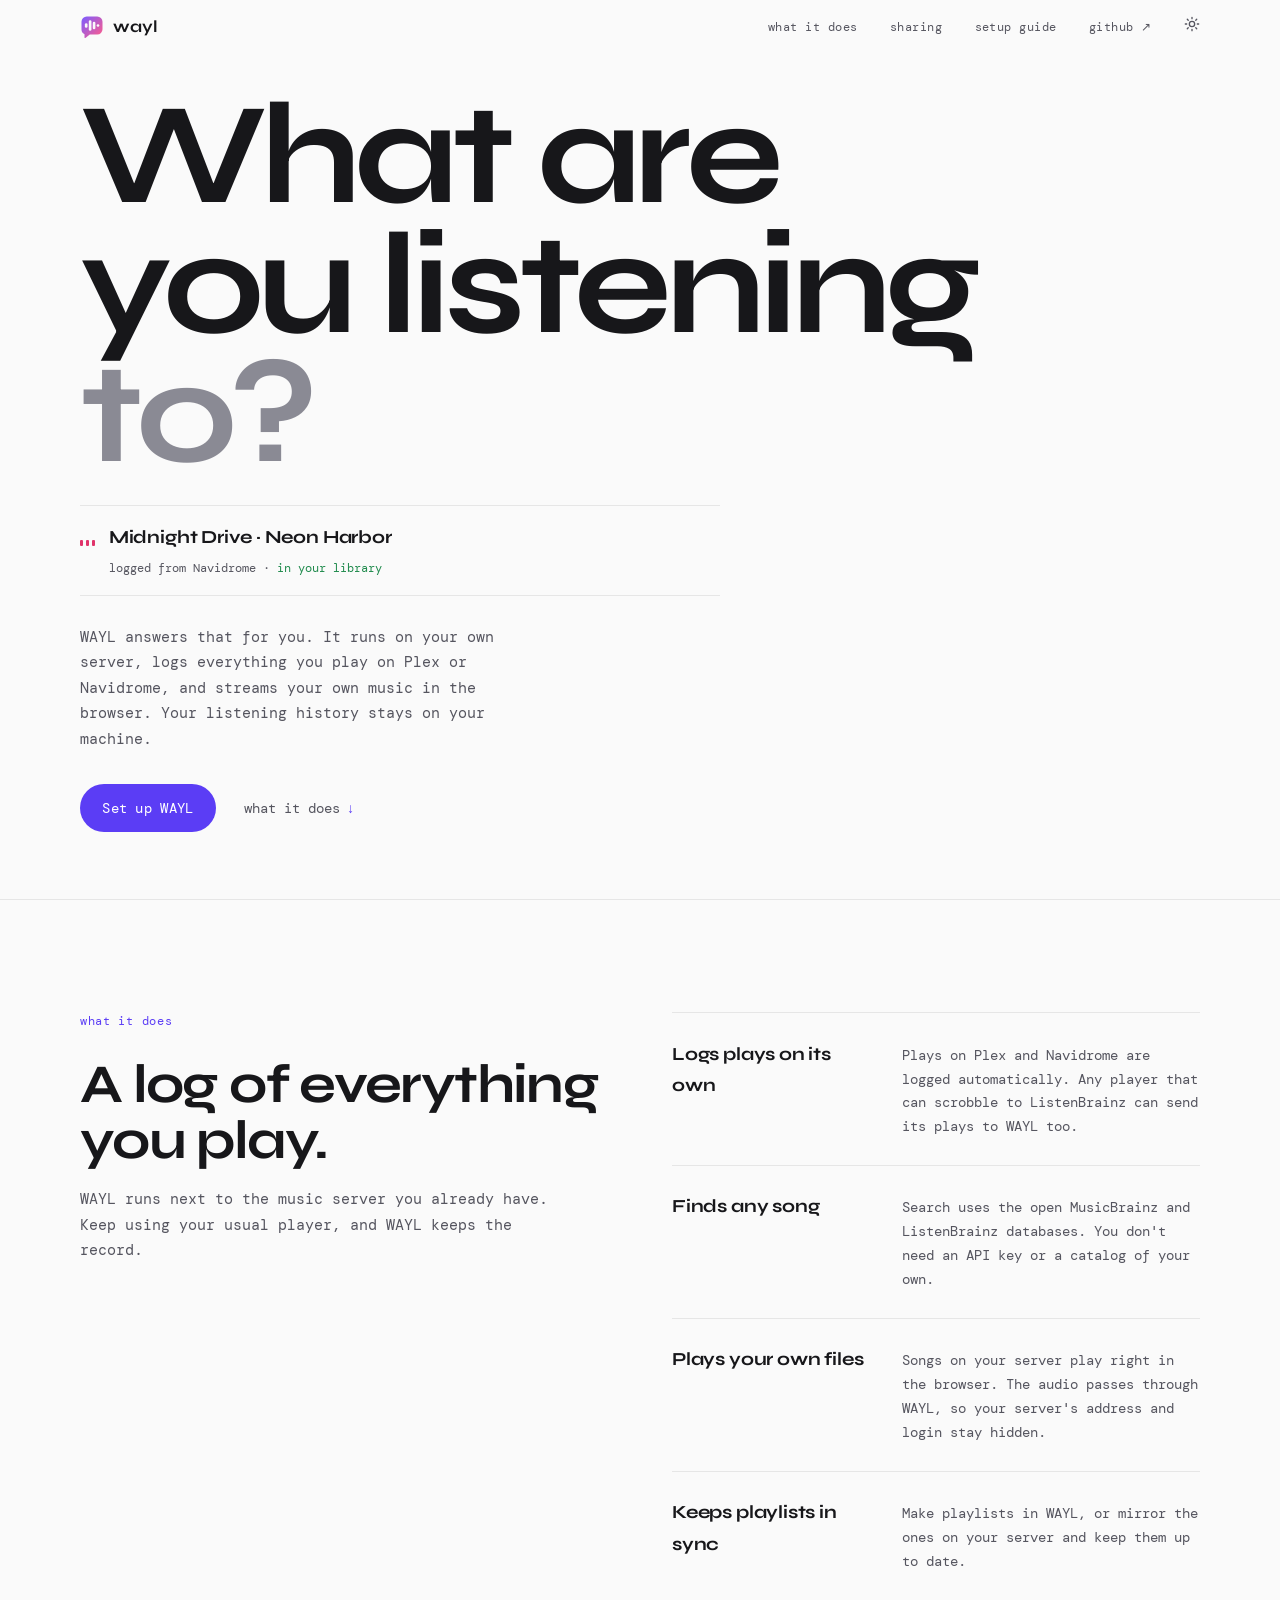
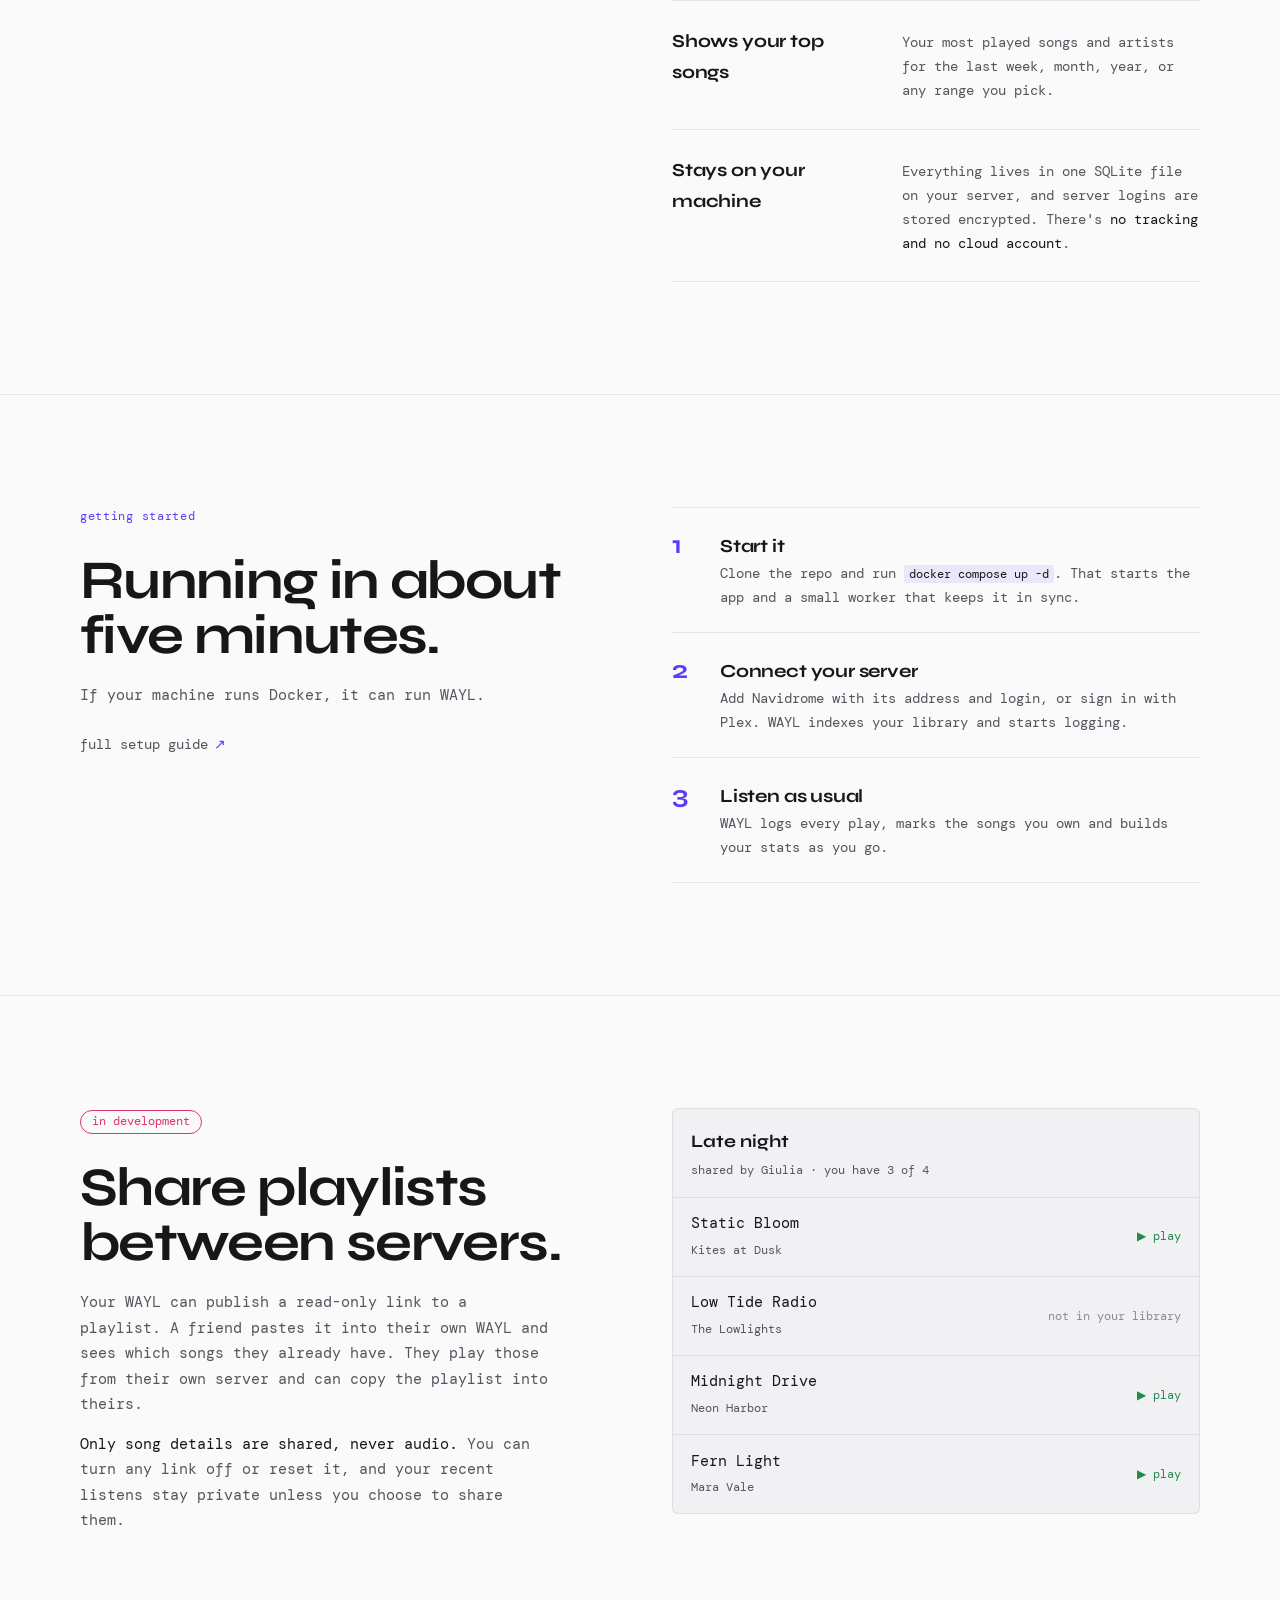
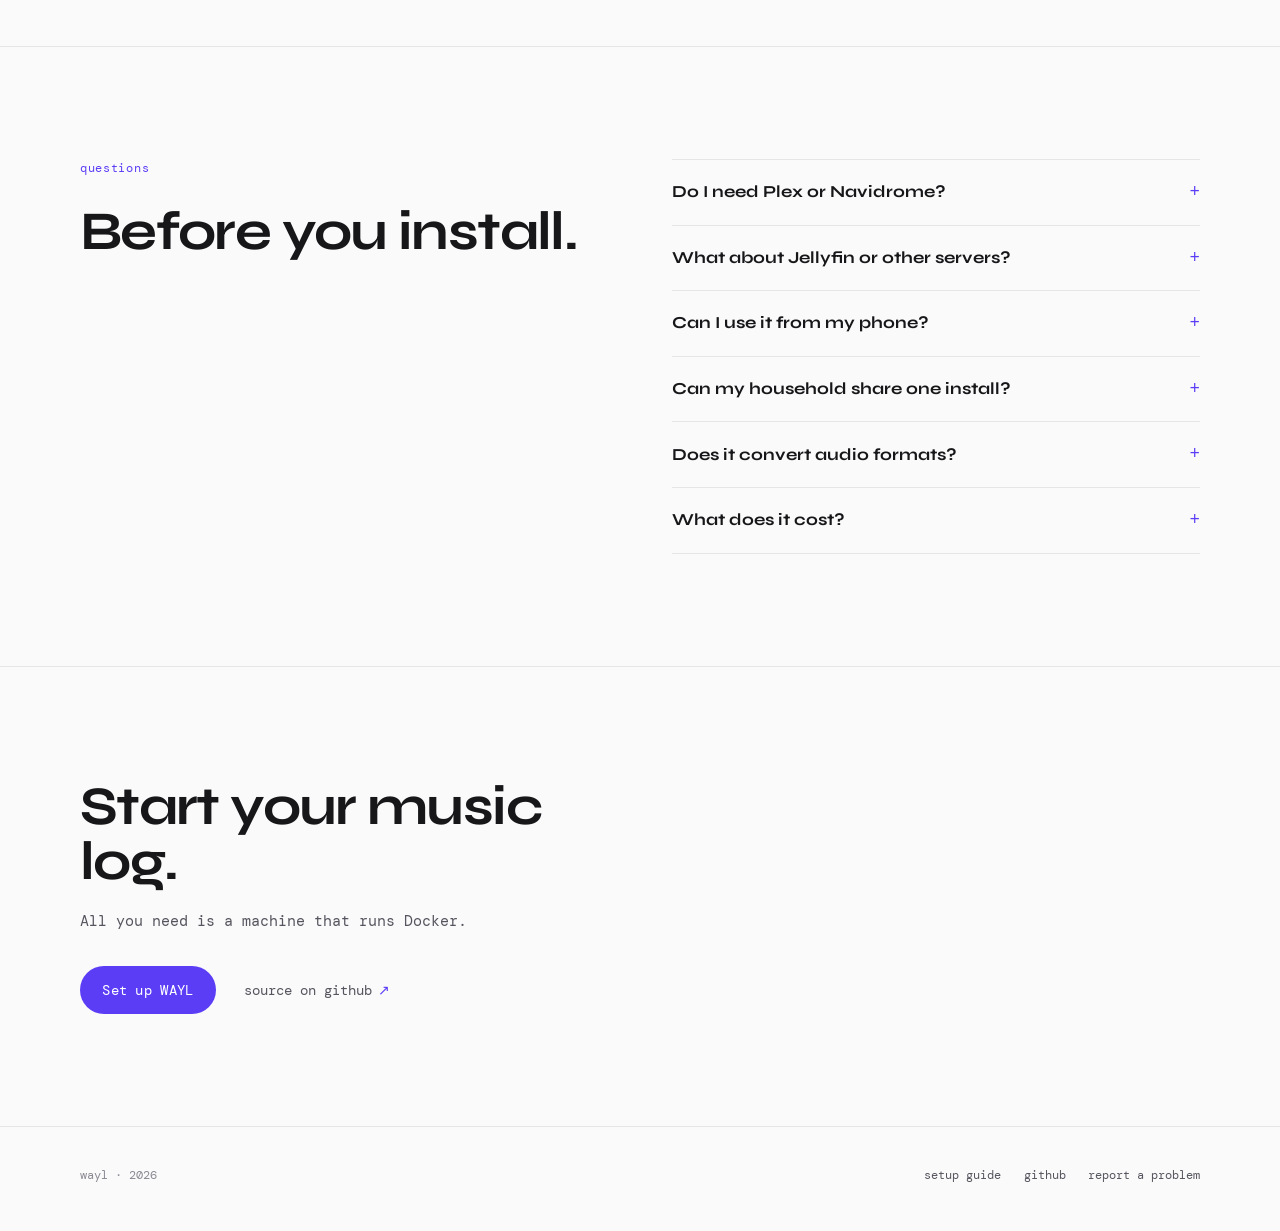
==== index.html @ d2351c3a "feat: initial commit" ====
<!doctype html>
<html lang="en">
<head>
    <meta charset="utf-8">
    <meta name="viewport" content="width=device-width, initial-scale=1, viewport-fit=cover">
    <title>WAYL · What are you listening to?</title>
    <meta name="description" content="WAYL is a self-hosted music log. It logs what you play on Plex or Navidrome, streams your own library in the browser, and keeps your listening history on your machine.">
    <meta property="og:title" content="WAYL · What are you listening to?">
    <meta property="og:description" content="A self-hosted music log for Plex and Navidrome. Your listening history stays on your machine.">
    <meta property="og:type" content="website">
    <link rel="icon" href="assets/favicon.svg" type="image/svg+xml">
    <script>
        /* set the theme before first paint: saved choice, else the system setting */
        (function () {
            var t; try { t = localStorage.getItem("theme"); } catch (e) {}
            if (t !== "light" && t !== "dark") t = matchMedia("(prefers-color-scheme: light)").matches ? "light" : "dark";
            document.documentElement.setAttribute("data-theme", t);
        })();
    </script>
    <link rel="preload" href="assets/fonts/syne-latin-700-normal.woff2" as="font" type="font/woff2" crossorigin>
    <link rel="preload" href="assets/fonts/dm-mono-latin-400-normal.woff2" as="font" type="font/woff2" crossorigin>
    <link rel="stylesheet" href="style.css">
    <script src="main.js" defer></script>
</head>
<body>
<a class="skip" href="#main">Skip to content</a>

<nav class="nav" id="nav" aria-label="Main">
    <a href="./" class="nav__logo" aria-label="WAYL home"><img src="assets/logo.svg" alt="" width="24" height="24">wayl</a>
    <div class="nav__links">
        <a href="#what">what it does</a>
        <a href="#sharing">sharing</a>
        <a href="setup.html">setup guide</a>
        <a href="https://github.com/acrazypie/music_library" rel="noopener">github ↗</a>
        <button type="button" class="theme-toggle" data-theme-toggle aria-label="Switch light or dark theme">
            <span class="theme-icon"><svg class="icon-moon" viewBox="0 0 24 24" fill="none" stroke="currentColor" stroke-width="2" stroke-linecap="round" stroke-linejoin="round" aria-hidden="true"><path d="M21 12.79A9 9 0 1 1 11.21 3 7 7 0 0 0 21 12.79z"/></svg><svg class="icon-sun" viewBox="0 0 24 24" fill="none" stroke="currentColor" stroke-width="2" stroke-linecap="round" stroke-linejoin="round" aria-hidden="true"><circle cx="12" cy="12" r="4"/><path d="M12 2v2M12 20v2M4.93 4.93l1.41 1.41M17.66 17.66l1.41 1.41M2 12h2M20 12h2M6.34 17.66l-1.41 1.41M19.07 4.93l-1.41 1.41"/></svg></span>
        </button>
    </div>
    <button type="button" class="nav__burger" id="burger" aria-label="Menu" aria-expanded="false" aria-controls="drawer"><span></span><span></span><span></span></button>
</nav>

<div class="drawer" id="drawer">
    <a href="#what">what it does</a>
    <a href="#sharing">sharing</a>
    <a href="setup.html">setup guide</a>
    <a href="https://github.com/acrazypie/music_library" rel="noopener">github ↗</a>
    <button type="button" class="drawer__theme" data-theme-toggle>
        <span>theme</span>
        <span class="theme-icon"><svg class="icon-moon" viewBox="0 0 24 24" fill="none" stroke="currentColor" stroke-width="2" stroke-linecap="round" stroke-linejoin="round" aria-hidden="true"><path d="M21 12.79A9 9 0 1 1 11.21 3 7 7 0 0 0 21 12.79z"/></svg><svg class="icon-sun" viewBox="0 0 24 24" fill="none" stroke="currentColor" stroke-width="2" stroke-linecap="round" stroke-linejoin="round" aria-hidden="true"><circle cx="12" cy="12" r="4"/><path d="M12 2v2M12 20v2M4.93 4.93l1.41 1.41M17.66 17.66l1.41 1.41M2 12h2M20 12h2M6.34 17.66l-1.41 1.41M19.07 4.93l-1.41 1.41"/></svg></span>
    </button>
</div>

<main id="main">
    <section class="hero">
        <h1 class="hero__q in-1"><span>What are</span><span>you listening</span><span class="dimmed">to?</span></h1>

        <div class="answer in-2" id="answer" aria-live="polite">
            <div class="eq" aria-hidden="true"><i></i><i></i><i></i></div>
            <div class="answer__track" id="answer-track">Midnight Drive · Neon Harbor</div>
            <div class="answer__meta" id="answer-meta">logged from Navidrome · <b>in your library</b></div>
        </div>

        <div class="in-3">
            <p class="hero__desc">WAYL answers that for you. It runs on your own server, logs everything you play on Plex or Navidrome, and streams your own music in the browser. Your listening history stays on your machine.</p>
            <div class="actions">
                <a class="btn" href="setup.html">Set up WAYL</a>
                <a class="link link--down" href="#what">what it does <span class="ico">↓</span></a>
            </div>
        </div>
    </section>

    <section class="section" id="what">
        <div class="split">
            <div>
                <p class="tag">what it does</p>
                <h2 class="h2">A log of everything you play.</h2>
                <p class="lede">WAYL runs next to the music server you already have. Keep using your usual player, and WAYL keeps the record.</p>
            </div>
            <ul class="rows">
                <li class="row"><span class="row__title">Logs plays on its own</span><span class="row__text">Plays on Plex and Navidrome are logged automatically. Any player that can scrobble to ListenBrainz can send its plays to WAYL too.</span></li>
                <li class="row"><span class="row__title">Finds any song</span><span class="row__text">Search uses the open MusicBrainz and ListenBrainz databases. You don't need an API key or a catalog of your own.</span></li>
                <li class="row"><span class="row__title">Plays your own files</span><span class="row__text">Songs on your server play right in the browser. The audio passes through WAYL, so your server's address and login stay hidden.</span></li>
                <li class="row"><span class="row__title">Keeps playlists in sync</span><span class="row__text">Make playlists in WAYL, or mirror the ones on your server and keep them up to date.</span></li>
                <li class="row"><span class="row__title">Shows your top songs</span><span class="row__text">Your most played songs and artists for the last week, month, year, or any range you pick.</span></li>
                <li class="row"><span class="row__title">Stays on your machine</span><span class="row__text">Everything lives in one SQLite file on your server, and server logins are stored encrypted. There's <strong>no tracking and no cloud account</strong>.</span></li>
            </ul>
        </div>
    </section>

    <section class="section" id="how">
        <div class="split">
            <div>
                <p class="tag">getting started</p>
                <h2 class="h2">Running in about five minutes.</h2>
                <p class="lede">If your machine runs Docker, it can run WAYL.</p>
                <p class="lede"><a class="link" href="setup.html">full setup guide <span class="ico">↗</span></a></p>
            </div>
            <ol class="steps">
                <li><div><span class="row__title">Start it</span><p class="row__text">Clone the repo and run <code>docker compose up -d</code>. That starts the app and a small worker that keeps it in sync.</p></div></li>
                <li><div><span class="row__title">Connect your server</span><p class="row__text">Add Navidrome with its address and login, or sign in with Plex. WAYL indexes your library and starts logging.</p></div></li>
                <li><div><span class="row__title">Listen as usual</span><p class="row__text">WAYL logs every play, marks the songs you own and builds your stats as you go.</p></div></li>
            </ol>
        </div>
    </section>

    <section class="section" id="sharing">
        <div class="split">
            <div>
                <span class="status">in development</span>
                <h2 class="h2">Share playlists between servers.</h2>
                <p class="lede">Your WAYL can publish a read-only link to a playlist. A friend pastes it into their own WAYL and sees which songs they already have. They play those from their own server and can copy the playlist into theirs.</p>
                <p class="lede"><strong>Only song details are shared, never audio.</strong> You can turn any link off or reset it, and your recent listens stay private unless you choose to share them.</p>
            </div>
            <div class="share__list" aria-label="Example: a friend's shared playlist">
                <div class="share__head"><b>Late night</b><span>shared by Giulia · you have 3 of 4</span></div>
                <div class="share__row"><div><b>Static Bloom</b><small>Kites at Dusk</small></div><span class="owned">▶ play</span></div>
                <div class="share__row"><div><b>Low Tide Radio</b><small>The Lowlights</small></div><span class="missing">not in your library</span></div>
                <div class="share__row"><div><b>Midnight Drive</b><small>Neon Harbor</small></div><span class="owned">▶ play</span></div>
                <div class="share__row"><div><b>Fern Light</b><small>Mara Vale</small></div><span class="owned">▶ play</span></div>
            </div>
        </div>
    </section>

    <section class="section" id="faq">
        <div class="split">
            <div>
                <p class="tag">questions</p>
                <h2 class="h2">Before you install.</h2>
            </div>
            <div class="faq">
                <details>
                    <summary>Do I need Plex or Navidrome?</summary>
                    <p>No. Without a server you can still search, log songs by hand, make playlists and see your stats. Connecting a server adds automatic logging, owned marks and streaming.</p>
                </details>
                <details>
                    <summary>What about Jellyfin or other servers?</summary>
                    <p>WAYL connects directly to Navidrome and other Subsonic-compatible servers, and to Plex. Any player that can send plays to a custom ListenBrainz server can also log to WAYL, using a token from Settings.</p>
                </details>
                <details>
                    <summary>Can I use it from my phone?</summary>
                    <p>Yes, as long as your phone can reach your WAYL: through a reverse proxy with HTTPS, or a private network like Tailscale. The setup guide covers both. A mobile app is planned.</p>
                </details>
                <details>
                    <summary>Can my household share one install?</summary>
                    <p>Yes. Everyone makes their own account, and each person's servers, plays and playlists stay separate.</p>
                </details>
                <details>
                    <summary>Does it convert audio formats?</summary>
                    <p>Not yet. Files play as they are, so your browser needs to support the format. MP3, AAC, FLAC, Ogg and Opus all work in current browsers. ALAC usually doesn't.</p>
                </details>
                <details>
                    <summary>What does it cost?</summary>
                    <p>Nothing. It runs on your own hardware, and the song data comes from free, open databases.</p>
                </details>
            </div>
        </div>
    </section>

    <section class="section closing">
        <h2 class="h2">Start your music log.</h2>
        <p class="lede" style="margin-bottom:2rem">All you need is a machine that runs Docker.</p>
        <div class="actions">
            <a class="btn" href="setup.html">Set up WAYL</a>
            <a class="link" href="https://github.com/acrazypie/music_library" rel="noopener">source on github <span class="ico">↗</span></a>
        </div>
    </section>
</main>

<footer>
    <span>wayl · <span data-year></span></span>
    <nav aria-label="Footer">
        <a href="setup.html">setup guide</a>
        <a href="https://github.com/acrazypie/music_library" rel="noopener">github</a>
        <a href="https://github.com/acrazypie/music_library/issues" rel="noopener">report a problem</a>
    </nav>
</footer>
</body>
</html>
---- style.css ----
/* WAYL site — built on the egenesio.com design system (Syne + DM Mono, hairlines, rows),
   with WAYL's violet as the accent. Mobile first: base styles are the phone layout. */

/* Fonts are hosted here (SIL Open Font License, see assets/fonts) so no third party sees visitors. */
@font-face { font-family: "Syne"; src: url("assets/fonts/syne-latin-700-normal.woff2") format("woff2"); font-weight: 700; font-display: swap; }
@font-face { font-family: "DM Mono"; src: url("assets/fonts/dm-mono-latin-400-normal.woff2") format("woff2"); font-weight: 400; font-display: swap; }
@font-face { font-family: "DM Mono"; src: url("assets/fonts/dm-mono-latin-300-normal.woff2") format("woff2"); font-weight: 300; font-display: swap; }

/* ─── TOKENS ─────────────────────────────────────────────── */
:root {
    --bg: #0a0a0a;
    --bg-raise: #121214;
    --nav-bg: rgba(10, 10, 10, 0.88);
    --line: rgba(255, 255, 255, 0.08);
    --line-hi: rgba(255, 255, 255, 0.16);
    --text: #efefef;
    --mid: #8d8d96;
    --dim: #5c5c66;
    --accent: #a08bff;
    --accent-lo: rgba(160, 139, 255, 0.14);
    --live: #ff5c8a;
    --ok: #4ade80;
    --code-bg: #111114;
    --syne: "Syne", ui-sans-serif, system-ui, sans-serif;
    --mono: "DM Mono", ui-monospace, Menlo, Consolas, monospace;
    --ease: cubic-bezier(0.22, 1, 0.36, 1);
    --pad: 1.5rem;
    --nav-h: 56px;
    color-scheme: dark;
}

[data-theme="light"] {
    --bg: #fafafa;
    --bg-raise: #f1f1f4;
    --nav-bg: rgba(250, 250, 250, 0.9);
    --line: rgba(0, 0, 0, 0.08);
    --line-hi: rgba(0, 0, 0, 0.16);
    --text: #17171a;
    --mid: #55555f;
    --dim: #8a8a94;
    --accent: #5b3df5;
    --accent-lo: rgba(91, 61, 245, 0.1);
    --live: #e0336a;
    --ok: #1f8a4c;
    --code-bg: #16161a;
    color-scheme: light;
}

/* ─── RESET ──────────────────────────────────────────────── */
*, *::before, *::after { margin: 0; padding: 0; box-sizing: border-box; }
html { scroll-behavior: smooth; scroll-padding-top: calc(var(--nav-h) + 1rem); -webkit-text-size-adjust: 100%; }
@media (prefers-reduced-motion: reduce) { html { scroll-behavior: auto; } }
body {
    background: var(--bg);
    color: var(--text);
    font-family: var(--mono);
    font-size: 15px;
    line-height: 1.7;
    overflow-x: hidden;
    -webkit-font-smoothing: antialiased;
}
a { color: inherit; text-decoration: none; }
img, svg { display: block; max-width: 100%; }
button { font: inherit; color: inherit; }
ul, ol { list-style: none; }
:focus-visible { outline: 2px solid var(--accent); outline-offset: 3px; border-radius: 2px; }
::selection { background: var(--accent); color: #0a0a0a; }
code {
    font-family: var(--mono);
    font-size: 0.88em;
    color: var(--text);
    background: var(--accent-lo);
    padding: 0.08em 0.4em;
    border-radius: 3px;
    overflow-wrap: anywhere;
}
.skip { position: absolute; left: -999px; top: 0; }
.skip:focus { left: 1rem; top: 0.6rem; z-index: 400; background: var(--bg); padding: 0.4rem 0.8rem; border: 1px solid var(--line-hi); }

/* ─── NAV ────────────────────────────────────────────────── */
.nav {
    position: fixed;
    inset: 0 0 auto;
    z-index: 200;
    height: var(--nav-h);
    display: flex;
    align-items: center;
    justify-content: space-between;
    padding: 0 var(--pad);
    border-bottom: 1px solid transparent;
    transition: background 0.4s, border-color 0.4s;
}
.nav.scrolled, .nav.solid {
    background: var(--nav-bg);
    backdrop-filter: blur(16px);
    -webkit-backdrop-filter: blur(16px);
    border-color: var(--line);
}
.nav__logo { display: inline-flex; align-items: center; gap: 0.55rem; font-family: var(--syne); font-weight: 700; font-size: 1.05rem; letter-spacing: 0.01em; }
.nav__logo img { width: 24px; height: 24px; }
.nav__links { display: none; align-items: center; gap: 2rem; }
.nav__links a, .nav__links button {
    font-size: 0.78rem;
    letter-spacing: 0.04em;
    color: var(--mid);
    background: none;
    border: 0;
    cursor: pointer;
    transition: color 0.25s;
}
.nav__links a:hover, .nav__links button:hover, .nav__links a[aria-current="page"] { color: var(--text); }

.nav__burger {
    display: flex;
    flex-direction: column;
    justify-content: center;
    gap: 5px;
    width: 44px;
    height: 44px;
    margin-right: -8px;
    padding: 0 8px;
    background: none;
    border: 0;
    cursor: pointer;
}
.nav__burger span { display: block; height: 1px; background: var(--mid); transition: transform 0.3s var(--ease), opacity 0.3s, width 0.3s; }
.nav__burger span:nth-child(2) { width: 70%; }
.nav__burger[aria-expanded="true"] span:nth-child(1) { transform: rotate(45deg) translate(4px, 4px); }
.nav__burger[aria-expanded="true"] span:nth-child(2) { opacity: 0; }
.nav__burger[aria-expanded="true"] span:nth-child(3) { transform: rotate(-45deg) translate(4px, -4px); }

.drawer {
    position: fixed;
    inset: var(--nav-h) 0 0;
    z-index: 190;
    background: var(--bg);
    border-top: 1px solid var(--line);
    padding: 1.5rem var(--pad) 2.5rem;
    display: flex;
    flex-direction: column;
    overflow-y: auto;
    opacity: 0;
    visibility: hidden;
    transform: translateY(-8px);
    transition: opacity 0.3s var(--ease), transform 0.3s var(--ease), visibility 0.3s;
}
.drawer.open { opacity: 1; visibility: visible; transform: none; }
.drawer a {
    font-family: var(--syne);
    font-size: 2rem;
    font-weight: 700;
    letter-spacing: -0.02em;
    color: var(--dim);
    padding: 0.8rem 0;
    border-bottom: 1px solid var(--line);
    transition: color 0.2s;
}
.drawer a:hover, .drawer a[aria-current="page"] { color: var(--text); }
.drawer__theme {
    margin-top: auto;
    display: flex;
    justify-content: space-between;
    align-items: center;
    min-height: 52px;
    padding: 0.8rem 0;
    background: none;
    border: 0;
    border-top: 1px solid var(--line);
    font-family: var(--syne);
    font-weight: 700;
    font-size: 1.1rem;
    color: var(--mid);
    cursor: pointer;
}

.theme-icon { display: inline-flex; width: 16px; height: 16px; }
.theme-icon svg { width: 100%; height: 100%; }
.icon-sun, [data-theme="light"] .icon-moon { display: none; }
[data-theme="light"] .icon-sun { display: block; }
::view-transition-old(root), ::view-transition-new(root) { animation: none; mix-blend-mode: normal; }
::view-transition-new(root) { z-index: 2; }

/* ─── LAYOUT ─────────────────────────────────────────────── */
.section { padding: 4rem var(--pad); border-bottom: 1px solid var(--line); }
.tag { font-size: 0.72rem; letter-spacing: 0.06em; color: var(--accent); margin-bottom: 1.6rem; }
.h2 {
    font-family: var(--syne);
    font-weight: 700;
    font-size: clamp(2rem, 8vw, 3.4rem);
    line-height: 1.02;
    letter-spacing: -0.03em;
    max-width: 14ch;
    margin-bottom: 1.2rem;
}
.lede { color: var(--mid); max-width: 52ch; }
.lede + .lede { margin-top: 0.9rem; }
.lede strong, .row__text strong { color: var(--text); font-weight: 400; }

/* ─── HERO ───────────────────────────────────────────────── */
.hero {
    min-height: 100svh;
    display: flex;
    flex-direction: column;
    justify-content: flex-end;
    padding: calc(var(--nav-h) + 2rem) var(--pad) 2.5rem;
    border-bottom: 1px solid var(--line);
}
.hero__q {
    font-family: var(--syne);
    font-weight: 700;
    font-size: clamp(3rem, 15vw, 9rem);
    line-height: 0.9;
    letter-spacing: -0.045em;
    margin-bottom: 1.6rem;
}
.hero__q span { display: block; }
.hero__q .dimmed { color: var(--dim); }

/* the scrobble line: WAYL's answer to the question */
.answer {
    display: grid;
    grid-template-columns: auto minmax(0, 1fr);
    gap: 0.25rem 0.8rem;
    align-items: center;
    padding: 1rem 0;
    border-top: 1px solid var(--line);
    border-bottom: 1px solid var(--line);
    margin-bottom: 1.8rem;
    max-width: 640px;
}
.eq { display: flex; gap: 3px; align-items: flex-end; width: 16px; height: 16px; }
.eq i { width: 3px; height: 6px; background: var(--live); border-radius: 1px; animation: eq 1.1s ease-in-out infinite; }
.eq i:nth-child(2) { animation-delay: -0.35s; }
.eq i:nth-child(3) { animation-delay: -0.7s; }
@keyframes eq { 0%, 100% { height: 4px; } 50% { height: 16px; } }
.answer__track {
    font-family: var(--syne);
    font-weight: 700;
    font-size: 1.15rem;
    letter-spacing: -0.01em;
    white-space: nowrap;
    overflow: hidden;
    text-overflow: ellipsis;
}
.answer__meta { grid-column: 2; font-size: 0.78rem; color: var(--mid); }
.answer__meta b { color: var(--ok); font-weight: 400; }
.answer.swap .answer__track, .answer.swap .answer__meta { animation: swap 0.5s var(--ease); }
@keyframes swap { from { opacity: 0; transform: translateY(6px); } to { opacity: 1; transform: none; } }

.hero__desc { color: var(--mid); max-width: 46ch; margin-bottom: 2rem; }
.actions { display: flex; flex-wrap: wrap; gap: 0.75rem 1.75rem; align-items: center; }

.btn {
    display: inline-flex;
    align-items: center;
    justify-content: center;
    gap: 0.6rem;
    min-height: 48px;
    padding: 0 1.4rem;
    border-radius: 999px;
    background: var(--accent);
    color: #0a0a0a;
    font-size: 0.85rem;
    font-weight: 400;
    letter-spacing: 0.02em;
    transition: transform 0.25s var(--ease), background 0.25s;
}
[data-theme="light"] .btn { color: #fff; }
.btn:hover { transform: translateY(-2px); }
.link {
    display: inline-flex;
    align-items: center;
    gap: 0.4rem;
    min-height: 44px;
    font-size: 0.85rem;
    color: var(--mid);
    transition: color 0.25s;
}
.link .ico { color: var(--accent); transition: transform 0.25s var(--ease); display: inline-block; }
.link:hover { color: var(--text); }
.link:hover .ico { transform: translate(2px, -2px); }
.link--down:hover .ico { transform: translateY(2px); }

/* ─── ROWS (features, friend playlist, faq) ───────────────── */
.rows { border-top: 1px solid var(--line); margin-top: 2.5rem; }
.row {
    display: grid;
    gap: 0.35rem;
    padding: 1.4rem 0;
    border-bottom: 1px solid var(--line);
}
.row__title { font-family: var(--syne); font-weight: 700; font-size: 1.15rem; letter-spacing: -0.01em; }
.row__text { color: var(--mid); font-size: 0.88rem; max-width: 60ch; }

/* ─── STEPS (a real sequence, so numbered) ─────────────────── */
.steps { counter-reset: step; margin-top: 2.5rem; border-top: 1px solid var(--line); }
.steps > li {
    counter-increment: step;
    display: grid;
    grid-template-columns: 2.4rem minmax(0, 1fr);
    gap: 0 0.6rem;
    padding: 1.4rem 0;
    border-bottom: 1px solid var(--line);
}
.steps > li::before {
    content: counter(step);
    font-family: var(--syne);
    font-weight: 700;
    font-size: 1.6rem;
    line-height: 1.1;
    color: var(--accent);
}

/* ─── SHARING ─────────────────────────────────────────────── */
.status { display: inline-block; font-size: 0.72rem; color: var(--live); border: 1px solid currentColor; border-radius: 999px; padding: 0.1rem 0.7rem; margin-bottom: 1.6rem; }
.share__list { margin-top: 2.5rem; border: 1px solid var(--line); border-radius: 6px; background: var(--bg-raise); }
.share__head { padding: 1.1rem 1.1rem 0.9rem; border-bottom: 1px solid var(--line); }
.share__head b { display: block; font-family: var(--syne); font-size: 1.1rem; }
.share__head span { font-size: 0.78rem; color: var(--mid); }
.share__row {
    display: grid;
    grid-template-columns: minmax(0, 1fr) auto;
    gap: 0.8rem;
    align-items: center;
    padding: 0.85rem 1.1rem;
    border-bottom: 1px solid var(--line);
}
.share__row:last-child { border-bottom: 0; }
.share__row b { display: block; font-weight: 400; white-space: nowrap; overflow: hidden; text-overflow: ellipsis; }
.share__row small { color: var(--mid); font-size: 0.75rem; }
.owned { font-size: 0.75rem; color: var(--ok); }
.missing { font-size: 0.75rem; color: var(--dim); }

/* ─── FAQ ─────────────────────────────────────────────────── */
.faq { margin-top: 2.5rem; border-top: 1px solid var(--line); }
.faq details { border-bottom: 1px solid var(--line); }
.faq summary {
    list-style: none;
    cursor: pointer;
    display: flex;
    justify-content: space-between;
    align-items: center;
    gap: 1rem;
    min-height: 56px;
    padding: 1rem 0;
    font-family: var(--syne);
    font-weight: 700;
    font-size: 1.05rem;
}
.faq summary::-webkit-details-marker { display: none; }
.faq summary::after { content: "+"; font-family: var(--mono); font-weight: 300; color: var(--accent); font-size: 1.2rem; transition: transform 0.3s var(--ease); }
.faq details[open] summary::after { transform: rotate(45deg); }
.faq details p { color: var(--mid); font-size: 0.88rem; padding-bottom: 1.3rem; max-width: 62ch; }

/* ─── CLOSING ─────────────────────────────────────────────── */
.closing .h2 { max-width: 12ch; }

footer {
    display: flex;
    flex-direction: column;
    gap: 0.8rem;
    padding: 2rem var(--pad) 2.5rem;
    font-size: 0.75rem;
    color: var(--dim);
}
footer nav { display: flex; flex-wrap: wrap; gap: 0.2rem 1.4rem; }
footer a { color: var(--mid); min-height: 32px; display: inline-flex; align-items: center; }
footer a:hover { color: var(--text); }

/* ─── SETUP GUIDE ─────────────────────────────────────────── */
.guide-hero { padding: calc(var(--nav-h) + 3rem) var(--pad) 2.5rem; border-bottom: 1px solid var(--line); }
.guide-hero h1 {
    font-family: var(--syne);
    font-weight: 700;
    font-size: clamp(2.8rem, 13vw, 6.5rem);
    line-height: 0.92;
    letter-spacing: -0.04em;
    margin-bottom: 1.4rem;
}
.toc { display: flex; gap: 0.5rem; overflow-x: auto; padding: 0.9rem var(--pad); border-bottom: 1px solid var(--line); position: sticky; top: var(--nav-h); z-index: 50; background: var(--nav-bg); backdrop-filter: blur(16px); -webkit-backdrop-filter: blur(16px); scrollbar-width: none; }
.toc::-webkit-scrollbar { display: none; }
.toc a {
    flex: none;
    font-size: 0.75rem;
    color: var(--mid);
    border: 1px solid var(--line);
    border-radius: 999px;
    padding: 0.35rem 0.85rem;
    transition: color 0.2s, border-color 0.2s, background 0.2s;
}
.toc a:hover { color: var(--text); border-color: var(--line-hi); }
.toc a.active { color: var(--text); border-color: var(--accent); background: var(--accent-lo); }

.step { padding: 3rem var(--pad); border-bottom: 1px solid var(--line); }
.step__head { display: grid; grid-template-columns: auto minmax(0, 1fr); gap: 0 1rem; align-items: baseline; margin-bottom: 1.2rem; }
.step__n { font-family: var(--syne); font-weight: 700; font-size: 2.6rem; line-height: 1; color: var(--accent); }
.step__head h2 { font-family: var(--syne); font-weight: 700; font-size: clamp(1.6rem, 6vw, 2.4rem); line-height: 1.05; letter-spacing: -0.025em; }
.step__body { max-width: 680px; }
.step__body > p, .step__body li { color: var(--mid); font-size: 0.9rem; }
.step__body > p + p { margin-top: 0.8rem; }
.step__body strong { color: var(--text); font-weight: 400; }
.step__body a:not(.link) { color: var(--accent); text-decoration: underline; text-underline-offset: 3px; text-decoration-thickness: 1px; }
.bullets { margin: 0.8rem 0; display: grid; gap: 0.55rem; }
.bullets li { position: relative; padding-left: 1.2rem; }
.bullets li::before { content: ""; position: absolute; left: 0; top: 0.72em; width: 5px; height: 5px; border-radius: 50%; background: var(--accent); }
ol.bullets { counter-reset: sub; }
ol.bullets li { counter-increment: sub; padding-left: 1.6rem; }
ol.bullets li::before { content: counter(sub); width: auto; height: auto; background: none; top: 0; color: var(--accent); }
.note { margin: 1.2rem 0; padding: 1rem 1.1rem; border-left: 2px solid var(--accent); background: var(--accent-lo); font-size: 0.86rem; color: var(--mid); border-radius: 0 4px 4px 0; }
.note strong { color: var(--text); font-weight: 400; }

/* code blocks */
.code { position: relative; margin: 1rem 0; background: var(--code-bg); border: 1px solid var(--line); border-radius: 6px; color: #e8e8ee; }
.code pre { overflow-x: auto; padding: 1rem 1.1rem; padding-right: 4.8rem; font: 0.84rem/1.65 var(--mono); -webkit-overflow-scrolling: touch; }
.code code { background: none; padding: 0; color: inherit; font-size: inherit; overflow-wrap: normal; }
.code .c { color: #7a7a88; }
.copy {
    position: absolute;
    top: 0.5rem;
    right: 0.5rem;
    min-height: 34px;
    padding: 0 0.8rem;
    font-size: 0.72rem;
    color: #b8b8c4;
    background: #1f1f25;
    border: 1px solid rgba(255, 255, 255, 0.14);
    box-shadow: -10px 0 12px var(--code-bg);
    border-radius: 999px;
    cursor: pointer;
    transition: color 0.2s, background 0.2s;
}
.copy:hover { background: #2a2a32; color: #fff; }
.copy.done { color: #4ade80; }

/* .env builder */
.builder { margin: 1.4rem 0 0; border-top: 1px solid var(--line); }
.field { display: grid; gap: 0.35rem; padding: 1.1rem 0; border-bottom: 1px solid var(--line); }
.field label { font-size: 0.82rem; color: var(--text); }
.field input {
    width: 100%;
    min-height: 44px;
    font: 0.95rem var(--mono);
    color: var(--text);
    background: transparent;
    border: 0;
    border-bottom: 1px solid var(--line-hi);
    border-radius: 0;
    padding: 0.4rem 0;
}
.field input:focus { outline: none; border-bottom-color: var(--accent); }
.field small, .toggle small { font-size: 0.76rem; color: var(--dim); }
.warn { font-size: 0.78rem; color: var(--live); }
.toggle {
    display: grid;
    grid-template-columns: minmax(0, 1fr) auto;
    gap: 0.2rem 1rem;
    align-items: center;
    padding: 1rem 0;
    border-bottom: 1px solid var(--line);
    cursor: pointer;
}
.toggle span { font-size: 0.82rem; }
.toggle small { grid-column: 1; }
.toggle input {
    grid-row: 1 / span 2;
    grid-column: 2;
    appearance: none;
    -webkit-appearance: none;
    width: 44px;
    height: 26px;
    border-radius: 999px;
    border: 1px solid var(--line-hi);
    background: var(--bg-raise);
    position: relative;
    cursor: pointer;
    transition: background 0.25s, border-color 0.25s;
}
.toggle input::after {
    content: "";
    position: absolute;
    top: 3px;
    left: 3px;
    width: 18px;
    height: 18px;
    border-radius: 50%;
    background: var(--mid);
    transition: transform 0.25s var(--ease), background 0.25s;
}
.toggle input:checked { background: var(--accent); border-color: var(--accent); }
.toggle input:checked::after { transform: translateX(18px); background: #fff; }
.mail[hidden] { display: none; }
.builder-out { margin-top: 1.6rem; }
.builder-out p { font-size: 0.82rem; color: var(--mid); }

/* tabs */
.tabs__list { display: flex; gap: 1.6rem; border-bottom: 1px solid var(--line); margin: 1.2rem 0 0.4rem; }
.tabs__list button {
    min-height: 44px;
    background: none;
    border: 0;
    border-bottom: 2px solid transparent;
    margin-bottom: -1px;
    font-family: var(--syne);
    font-weight: 700;
    font-size: 1.05rem;
    color: var(--dim);
    cursor: pointer;
    transition: color 0.2s, border-color 0.2s;
}
.tabs__list button[aria-selected="true"] { color: var(--text); border-bottom-color: var(--accent); }
.tabs__panel { padding-top: 0.8rem; }
.tabs__panel[hidden] { display: none; }
.tabs__panel > p { color: var(--mid); font-size: 0.9rem; margin-top: 0.8rem; }

/* ─── ENTRANCE (hero only: one orchestrated moment) ─────────── */
.in-1, .in-2, .in-3 { opacity: 0; animation: up 0.9s var(--ease) forwards; }
.in-1 { animation-delay: 0.1s; }
.in-2 { animation-delay: 0.35s; }
.in-3 { animation-delay: 0.6s; }
@keyframes up { from { opacity: 0; transform: translateY(18px); } to { opacity: 1; transform: none; } }
@media (prefers-reduced-motion: reduce) {
    .in-1, .in-2, .in-3 { animation: none; opacity: 1; }
    .eq i { animation: none; height: 10px; }
    .answer.swap .answer__track, .answer.swap .answer__meta { animation: none; }
}

/* ─── TABLET+ (≥ 768px) ────────────────────────────────────── */
@media (min-width: 768px) {
    :root { --pad: 3rem; }
    .nav__burger, .drawer { display: none; }
    .nav__links { display: flex; }
    .section { padding: 6rem var(--pad); }
    .hero { padding-bottom: 4rem; justify-content: center; }
    .split { display: grid; grid-template-columns: minmax(0, 1fr) minmax(0, 1fr); gap: 4rem; align-items: start; }
    .split .rows, .split .share__list, .split .faq, .split .steps { margin-top: 0; }
    .row { grid-template-columns: minmax(0, 0.8fr) minmax(0, 1.2fr); gap: 2rem; align-items: baseline; padding: 1.6rem 0; }
    footer { flex-direction: row; justify-content: space-between; align-items: center; }
    .guide-hero { padding-top: calc(var(--nav-h) + 5rem); }
    .guide { display: grid; grid-template-columns: 200px minmax(0, 1fr); }
    .toc {
        flex-direction: column;
        gap: 0.2rem;
        position: sticky;
        top: var(--nav-h);
        align-self: start;
        max-height: calc(100vh - var(--nav-h));
        padding: 3rem 0 3rem var(--pad);
        border-bottom: 0;
        background: none;
        backdrop-filter: none;
        -webkit-backdrop-filter: none;
    }
    .toc a { border: 0; border-radius: 0; padding: 0.4rem 0 0.4rem 0.9rem; border-left: 1px solid var(--line); background: none; }
    .toc a.active { background: none; border-left-color: var(--accent); }
    .steps-wrap { border-left: 1px solid var(--line); }
    .step { padding: 4rem var(--pad); }
    .field.half { display: grid; }
    .field-row { display: grid; grid-template-columns: minmax(0, 1fr) 140px; gap: 2rem; }
}

/* ─── LARGE (≥ 1200px) ─────────────────────────────────────── */
@media (min-width: 1200px) {
    :root { --pad: 5rem; }
    .section { padding: 7rem var(--pad); }
    .guide { grid-template-columns: 240px minmax(0, 1fr); }
}
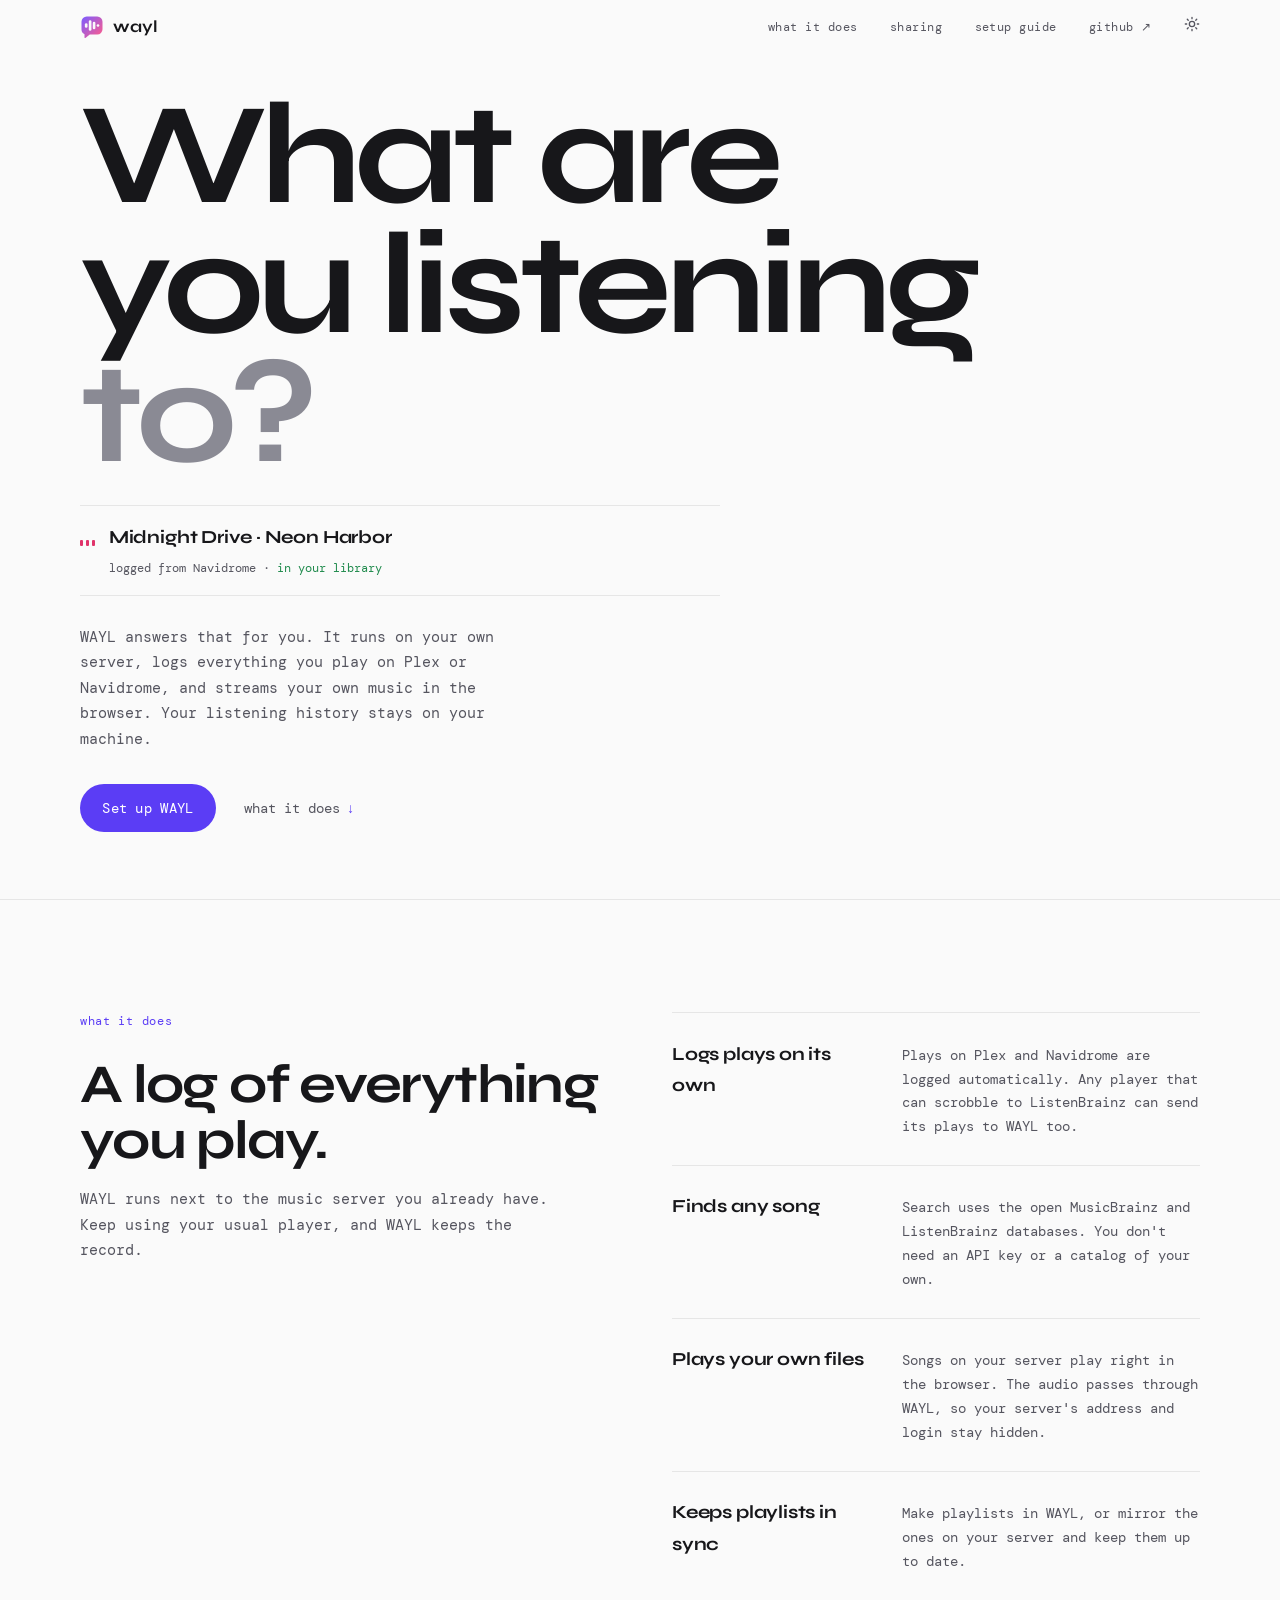
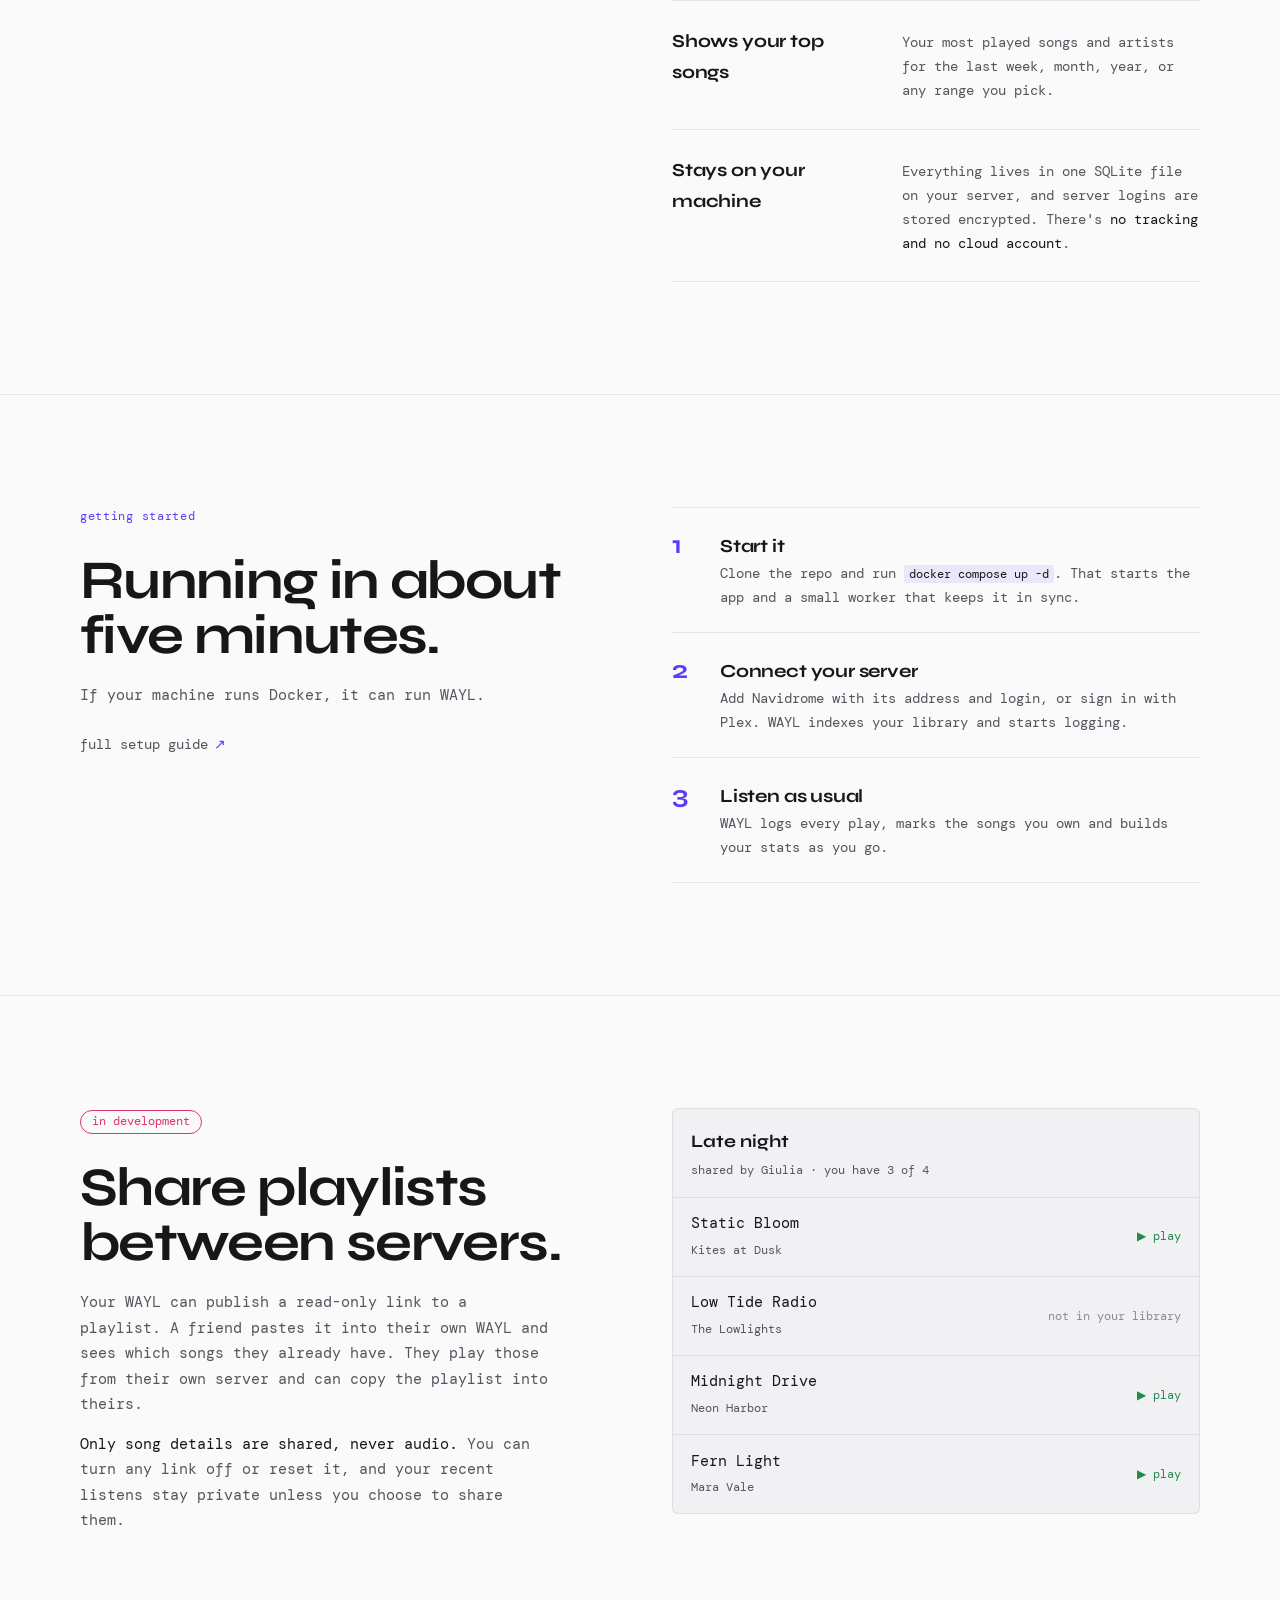
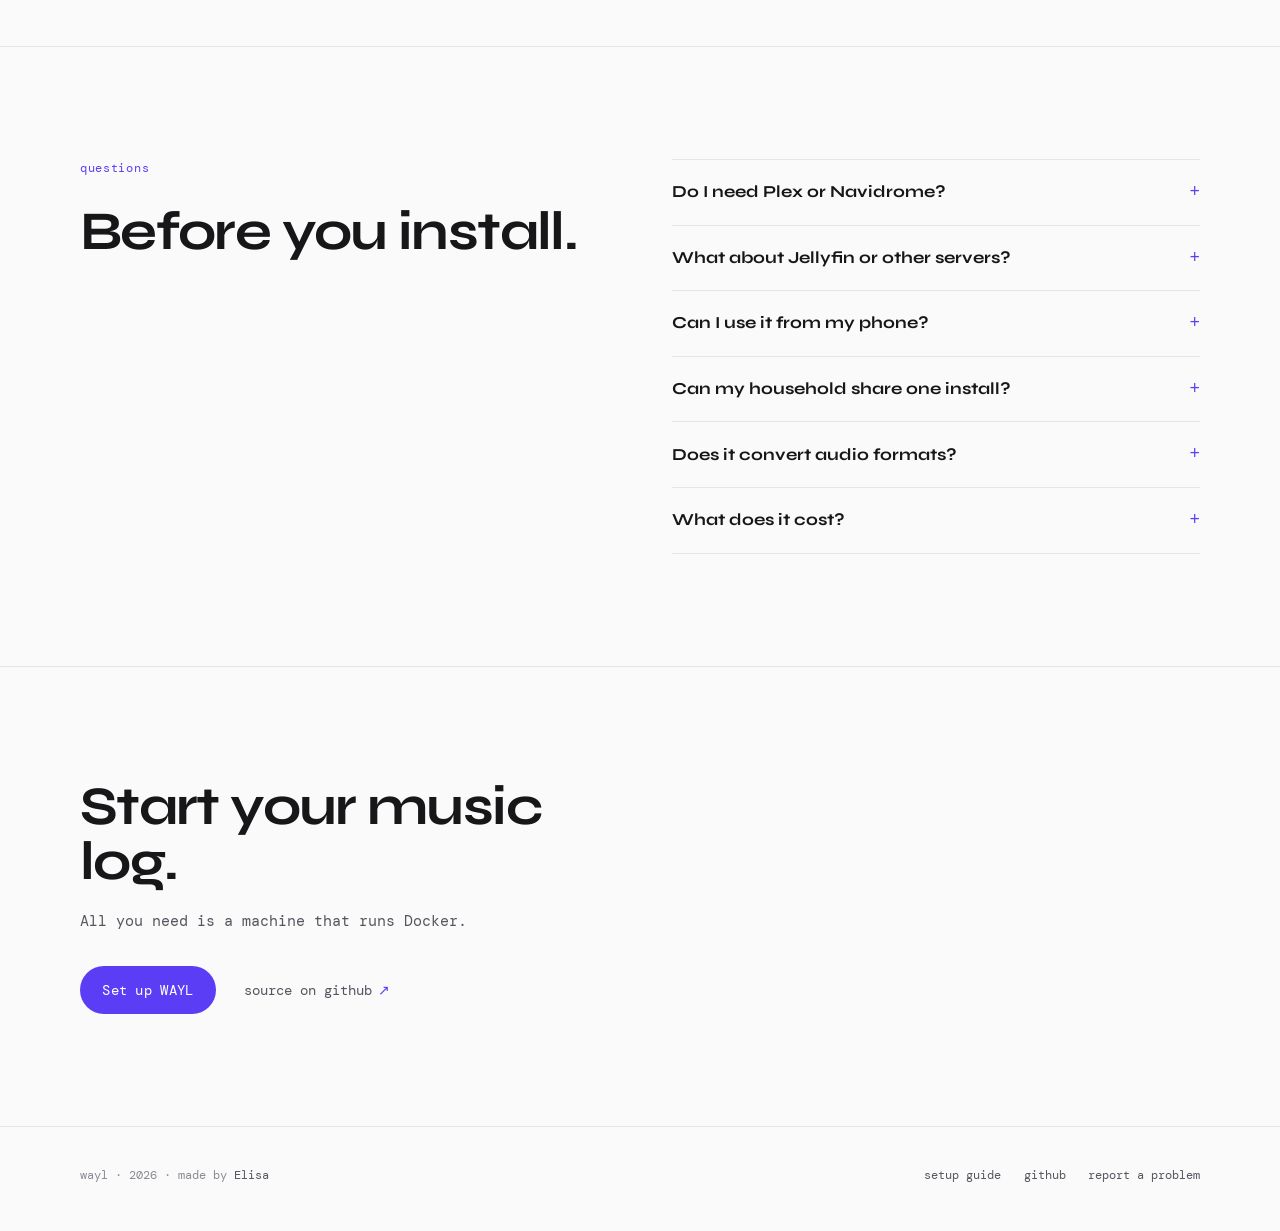
==== commit f298d58e: "feat: updated reference links" ====
--- a/index.html
+++ b/index.html
@@ -1,178 +1,455 @@
 <!doctype html>
 <html lang="en">
-<head>
-    <meta charset="utf-8">
-    <meta name="viewport" content="width=device-width, initial-scale=1, viewport-fit=cover">
-    <title>WAYL · What are you listening to?</title>
-    <meta name="description" content="WAYL is a self-hosted music log. It logs what you play on Plex or Navidrome, streams your own library in the browser, and keeps your listening history on your machine.">
-    <meta property="og:title" content="WAYL · What are you listening to?">
-    <meta property="og:description" content="A self-hosted music log for Plex and Navidrome. Your listening history stays on your machine.">
-    <meta property="og:type" content="website">
-    <link rel="icon" href="assets/favicon.svg" type="image/svg+xml">
-    <script>
-        /* set the theme before first paint: saved choice, else the system setting */
-        (function () {
-            var t; try { t = localStorage.getItem("theme"); } catch (e) {}
-            if (t !== "light" && t !== "dark") t = matchMedia("(prefers-color-scheme: light)").matches ? "light" : "dark";
-            document.documentElement.setAttribute("data-theme", t);
-        })();
-    </script>
-    <link rel="preload" href="assets/fonts/syne-latin-700-normal.woff2" as="font" type="font/woff2" crossorigin>
-    <link rel="preload" href="assets/fonts/dm-mono-latin-400-normal.woff2" as="font" type="font/woff2" crossorigin>
-    <link rel="stylesheet" href="style.css">
-    <script src="main.js" defer></script>
-</head>
-<body>
-<a class="skip" href="#main">Skip to content</a>
-
-<nav class="nav" id="nav" aria-label="Main">
-    <a href="./" class="nav__logo" aria-label="WAYL home"><img src="assets/logo.svg" alt="" width="24" height="24">wayl</a>
-    <div class="nav__links">
-        <a href="#what">what it does</a>
-        <a href="#sharing">sharing</a>
-        <a href="setup.html">setup guide</a>
-        <a href="https://github.com/acrazypie/music_library" rel="noopener">github ↗</a>
-        <button type="button" class="theme-toggle" data-theme-toggle aria-label="Switch light or dark theme">
-            <span class="theme-icon"><svg class="icon-moon" viewBox="0 0 24 24" fill="none" stroke="currentColor" stroke-width="2" stroke-linecap="round" stroke-linejoin="round" aria-hidden="true"><path d="M21 12.79A9 9 0 1 1 11.21 3 7 7 0 0 0 21 12.79z"/></svg><svg class="icon-sun" viewBox="0 0 24 24" fill="none" stroke="currentColor" stroke-width="2" stroke-linecap="round" stroke-linejoin="round" aria-hidden="true"><circle cx="12" cy="12" r="4"/><path d="M12 2v2M12 20v2M4.93 4.93l1.41 1.41M17.66 17.66l1.41 1.41M2 12h2M20 12h2M6.34 17.66l-1.41 1.41M19.07 4.93l-1.41 1.41"/></svg></span>
-        </button>
-    </div>
-    <button type="button" class="nav__burger" id="burger" aria-label="Menu" aria-expanded="false" aria-controls="drawer"><span></span><span></span><span></span></button>
-</nav>
-
-<div class="drawer" id="drawer">
-    <a href="#what">what it does</a>
-    <a href="#sharing">sharing</a>
-    <a href="setup.html">setup guide</a>
-    <a href="https://github.com/acrazypie/music_library" rel="noopener">github ↗</a>
-    <button type="button" class="drawer__theme" data-theme-toggle>
-        <span>theme</span>
-        <span class="theme-icon"><svg class="icon-moon" viewBox="0 0 24 24" fill="none" stroke="currentColor" stroke-width="2" stroke-linecap="round" stroke-linejoin="round" aria-hidden="true"><path d="M21 12.79A9 9 0 1 1 11.21 3 7 7 0 0 0 21 12.79z"/></svg><svg class="icon-sun" viewBox="0 0 24 24" fill="none" stroke="currentColor" stroke-width="2" stroke-linecap="round" stroke-linejoin="round" aria-hidden="true"><circle cx="12" cy="12" r="4"/><path d="M12 2v2M12 20v2M4.93 4.93l1.41 1.41M17.66 17.66l1.41 1.41M2 12h2M20 12h2M6.34 17.66l-1.41 1.41M19.07 4.93l-1.41 1.41"/></svg></span>
-    </button>
-</div>
-
-<main id="main">
-    <section class="hero">
-        <h1 class="hero__q in-1"><span>What are</span><span>you listening</span><span class="dimmed">to?</span></h1>
-
-        <div class="answer in-2" id="answer" aria-live="polite">
-            <div class="eq" aria-hidden="true"><i></i><i></i><i></i></div>
-            <div class="answer__track" id="answer-track">Midnight Drive · Neon Harbor</div>
-            <div class="answer__meta" id="answer-meta">logged from Navidrome · <b>in your library</b></div>
+    <head>
+        <meta charset="utf-8" />
+        <meta
+            name="viewport"
+            content="width=device-width, initial-scale=1, viewport-fit=cover" />
+        <title>WAYL · What are you listening to?</title>
+        <meta
+            name="description"
+            content="WAYL is a self-hosted music log. It logs what you play on Plex or Navidrome, streams your own library in the browser, and keeps your listening history on your machine." />
+        <meta property="og:title" content="WAYL · What are you listening to?" />
+        <meta
+            property="og:description"
+            content="A self-hosted music log for Plex and Navidrome. Your listening history stays on your machine." />
+        <meta property="og:type" content="website" />
+        <link rel="icon" href="assets/favicon.svg" type="image/svg+xml" />
+        <script>
+            /* set the theme before first paint: saved choice, else the system setting */
+            (function () {
+                var t;
+                try {
+                    t = localStorage.getItem("theme");
+                } catch (e) {}
+                if (t !== "light" && t !== "dark")
+                    t = matchMedia("(prefers-color-scheme: light)").matches
+                        ? "light"
+                        : "dark";
+                document.documentElement.setAttribute("data-theme", t);
+            })();
+        </script>
+        <link
+            rel="preload"
+            href="assets/fonts/syne-latin-700-normal.woff2"
+            as="font"
+            type="font/woff2"
+            crossorigin />
+        <link
+            rel="preload"
+            href="assets/fonts/dm-mono-latin-400-normal.woff2"
+            as="font"
+            type="font/woff2"
+            crossorigin />
+        <link rel="stylesheet" href="style.css" />
+        <script src="main.js" defer></script>
+    </head>
+    <body>
+        <a class="skip" href="#main">Skip to content</a>
+
+        <nav class="nav" id="nav" aria-label="Main">
+            <a href="./" class="nav__logo" aria-label="WAYL home"
+                ><img
+                    src="assets/logo.svg"
+                    alt=""
+                    width="24"
+                    height="24" />wayl</a
+            >
+            <div class="nav__links">
+                <a href="#what">what it does</a>
+                <a href="#sharing">sharing</a>
+                <a href="setup.html">setup guide</a>
+                <a href="https://github.com/acrazypie/wayl" rel="noopener"
+                    >github ↗</a
+                >
+                <button
+                    type="button"
+                    class="theme-toggle"
+                    data-theme-toggle
+                    aria-label="Switch light or dark theme">
+                    <span class="theme-icon"
+                        ><svg
+                            class="icon-moon"
+                            viewBox="0 0 24 24"
+                            fill="none"
+                            stroke="currentColor"
+                            stroke-width="2"
+                            stroke-linecap="round"
+                            stroke-linejoin="round"
+                            aria-hidden="true">
+                            <path
+                                d="M21 12.79A9 9 0 1 1 11.21 3 7 7 0 0 0 21 12.79z" /></svg
+                        ><svg
+                            class="icon-sun"
+                            viewBox="0 0 24 24"
+                            fill="none"
+                            stroke="currentColor"
+                            stroke-width="2"
+                            stroke-linecap="round"
+                            stroke-linejoin="round"
+                            aria-hidden="true">
+                            <circle cx="12" cy="12" r="4" />
+                            <path
+                                d="M12 2v2M12 20v2M4.93 4.93l1.41 1.41M17.66 17.66l1.41 1.41M2 12h2M20 12h2M6.34 17.66l-1.41 1.41M19.07 4.93l-1.41 1.41" /></svg
+                    ></span>
+                </button>
+            </div>
+            <button
+                type="button"
+                class="nav__burger"
+                id="burger"
+                aria-label="Menu"
+                aria-expanded="false"
+                aria-controls="drawer">
+                <span></span><span></span><span></span>
+            </button>
+        </nav>
+
+        <div class="drawer" id="drawer">
+            <a href="#what">what it does</a>
+            <a href="#sharing">sharing</a>
+            <a href="setup.html">setup guide</a>
+            <a href="https://github.com/acrazypie/wayl" rel="noopener"
+                >github ↗</a
+            >
+            <button type="button" class="drawer__theme" data-theme-toggle>
+                <span>theme</span>
+                <span class="theme-icon"
+                    ><svg
+                        class="icon-moon"
+                        viewBox="0 0 24 24"
+                        fill="none"
+                        stroke="currentColor"
+                        stroke-width="2"
+                        stroke-linecap="round"
+                        stroke-linejoin="round"
+                        aria-hidden="true">
+                        <path
+                            d="M21 12.79A9 9 0 1 1 11.21 3 7 7 0 0 0 21 12.79z" /></svg
+                    ><svg
+                        class="icon-sun"
+                        viewBox="0 0 24 24"
+                        fill="none"
+                        stroke="currentColor"
+                        stroke-width="2"
+                        stroke-linecap="round"
+                        stroke-linejoin="round"
+                        aria-hidden="true">
+                        <circle cx="12" cy="12" r="4" />
+                        <path
+                            d="M12 2v2M12 20v2M4.93 4.93l1.41 1.41M17.66 17.66l1.41 1.41M2 12h2M20 12h2M6.34 17.66l-1.41 1.41M19.07 4.93l-1.41 1.41" /></svg
+                ></span>
+            </button>
         </div>
 
-        <div class="in-3">
-            <p class="hero__desc">WAYL answers that for you. It runs on your own server, logs everything you play on Plex or Navidrome, and streams your own music in the browser. Your listening history stays on your machine.</p>
-            <div class="actions">
-                <a class="btn" href="setup.html">Set up WAYL</a>
-                <a class="link link--down" href="#what">what it does <span class="ico">↓</span></a>
-            </div>
-        </div>
-    </section>
-
-    <section class="section" id="what">
-        <div class="split">
-            <div>
-                <p class="tag">what it does</p>
-                <h2 class="h2">A log of everything you play.</h2>
-                <p class="lede">WAYL runs next to the music server you already have. Keep using your usual player, and WAYL keeps the record.</p>
-            </div>
-            <ul class="rows">
-                <li class="row"><span class="row__title">Logs plays on its own</span><span class="row__text">Plays on Plex and Navidrome are logged automatically. Any player that can scrobble to ListenBrainz can send its plays to WAYL too.</span></li>
-                <li class="row"><span class="row__title">Finds any song</span><span class="row__text">Search uses the open MusicBrainz and ListenBrainz databases. You don't need an API key or a catalog of your own.</span></li>
-                <li class="row"><span class="row__title">Plays your own files</span><span class="row__text">Songs on your server play right in the browser. The audio passes through WAYL, so your server's address and login stay hidden.</span></li>
-                <li class="row"><span class="row__title">Keeps playlists in sync</span><span class="row__text">Make playlists in WAYL, or mirror the ones on your server and keep them up to date.</span></li>
-                <li class="row"><span class="row__title">Shows your top songs</span><span class="row__text">Your most played songs and artists for the last week, month, year, or any range you pick.</span></li>
-                <li class="row"><span class="row__title">Stays on your machine</span><span class="row__text">Everything lives in one SQLite file on your server, and server logins are stored encrypted. There's <strong>no tracking and no cloud account</strong>.</span></li>
-            </ul>
-        </div>
-    </section>
-
-    <section class="section" id="how">
-        <div class="split">
-            <div>
-                <p class="tag">getting started</p>
-                <h2 class="h2">Running in about five minutes.</h2>
-                <p class="lede">If your machine runs Docker, it can run WAYL.</p>
-                <p class="lede"><a class="link" href="setup.html">full setup guide <span class="ico">↗</span></a></p>
-            </div>
-            <ol class="steps">
-                <li><div><span class="row__title">Start it</span><p class="row__text">Clone the repo and run <code>docker compose up -d</code>. That starts the app and a small worker that keeps it in sync.</p></div></li>
-                <li><div><span class="row__title">Connect your server</span><p class="row__text">Add Navidrome with its address and login, or sign in with Plex. WAYL indexes your library and starts logging.</p></div></li>
-                <li><div><span class="row__title">Listen as usual</span><p class="row__text">WAYL logs every play, marks the songs you own and builds your stats as you go.</p></div></li>
-            </ol>
-        </div>
-    </section>
-
-    <section class="section" id="sharing">
-        <div class="split">
-            <div>
-                <span class="status">in development</span>
-                <h2 class="h2">Share playlists between servers.</h2>
-                <p class="lede">Your WAYL can publish a read-only link to a playlist. A friend pastes it into their own WAYL and sees which songs they already have. They play those from their own server and can copy the playlist into theirs.</p>
-                <p class="lede"><strong>Only song details are shared, never audio.</strong> You can turn any link off or reset it, and your recent listens stay private unless you choose to share them.</p>
-            </div>
-            <div class="share__list" aria-label="Example: a friend's shared playlist">
-                <div class="share__head"><b>Late night</b><span>shared by Giulia · you have 3 of 4</span></div>
-                <div class="share__row"><div><b>Static Bloom</b><small>Kites at Dusk</small></div><span class="owned">▶ play</span></div>
-                <div class="share__row"><div><b>Low Tide Radio</b><small>The Lowlights</small></div><span class="missing">not in your library</span></div>
-                <div class="share__row"><div><b>Midnight Drive</b><small>Neon Harbor</small></div><span class="owned">▶ play</span></div>
-                <div class="share__row"><div><b>Fern Light</b><small>Mara Vale</small></div><span class="owned">▶ play</span></div>
-            </div>
-        </div>
-    </section>
-
-    <section class="section" id="faq">
-        <div class="split">
-            <div>
-                <p class="tag">questions</p>
-                <h2 class="h2">Before you install.</h2>
-            </div>
-            <div class="faq">
-                <details>
-                    <summary>Do I need Plex or Navidrome?</summary>
-                    <p>No. Without a server you can still search, log songs by hand, make playlists and see your stats. Connecting a server adds automatic logging, owned marks and streaming.</p>
-                </details>
-                <details>
-                    <summary>What about Jellyfin or other servers?</summary>
-                    <p>WAYL connects directly to Navidrome and other Subsonic-compatible servers, and to Plex. Any player that can send plays to a custom ListenBrainz server can also log to WAYL, using a token from Settings.</p>
-                </details>
-                <details>
-                    <summary>Can I use it from my phone?</summary>
-                    <p>Yes, as long as your phone can reach your WAYL: through a reverse proxy with HTTPS, or a private network like Tailscale. The setup guide covers both. A mobile app is planned.</p>
-                </details>
-                <details>
-                    <summary>Can my household share one install?</summary>
-                    <p>Yes. Everyone makes their own account, and each person's servers, plays and playlists stay separate.</p>
-                </details>
-                <details>
-                    <summary>Does it convert audio formats?</summary>
-                    <p>Not yet. Files play as they are, so your browser needs to support the format. MP3, AAC, FLAC, Ogg and Opus all work in current browsers. ALAC usually doesn't.</p>
-                </details>
-                <details>
-                    <summary>What does it cost?</summary>
-                    <p>Nothing. It runs on your own hardware, and the song data comes from free, open databases.</p>
-                </details>
-            </div>
-        </div>
-    </section>
-
-    <section class="section closing">
-        <h2 class="h2">Start your music log.</h2>
-        <p class="lede" style="margin-bottom:2rem">All you need is a machine that runs Docker.</p>
-        <div class="actions">
-            <a class="btn" href="setup.html">Set up WAYL</a>
-            <a class="link" href="https://github.com/acrazypie/music_library" rel="noopener">source on github <span class="ico">↗</span></a>
-        </div>
-    </section>
-</main>
-
-<footer>
-    <span>wayl · <span data-year></span></span>
-    <nav aria-label="Footer">
-        <a href="setup.html">setup guide</a>
-        <a href="https://github.com/acrazypie/music_library" rel="noopener">github</a>
-        <a href="https://github.com/acrazypie/music_library/issues" rel="noopener">report a problem</a>
-    </nav>
-</footer>
-</body>
+        <main id="main">
+            <section class="hero">
+                <h1 class="hero__q in-1">
+                    <span>What are</span><span>you listening</span
+                    ><span class="dimmed">to?</span>
+                </h1>
+
+                <div class="answer in-2" id="answer" aria-live="polite">
+                    <div class="eq" aria-hidden="true">
+                        <i></i><i></i><i></i>
+                    </div>
+                    <div class="answer__track" id="answer-track">
+                        Midnight Drive · Neon Harbor
+                    </div>
+                    <div class="answer__meta" id="answer-meta">
+                        logged from Navidrome · <b>in your library</b>
+                    </div>
+                </div>
+
+                <div class="in-3">
+                    <p class="hero__desc">
+                        WAYL answers that for you. It runs on your own server,
+                        logs everything you play on Plex or Navidrome, and
+                        streams your own music in the browser. Your listening
+                        history stays on your machine.
+                    </p>
+                    <div class="actions">
+                        <a class="btn" href="setup.html">Set up WAYL</a>
+                        <a class="link link--down" href="#what"
+                            >what it does <span class="ico">↓</span></a
+                        >
+                    </div>
+                </div>
+            </section>
+
+            <section class="section" id="what">
+                <div class="split">
+                    <div>
+                        <p class="tag">what it does</p>
+                        <h2 class="h2">A log of everything you play.</h2>
+                        <p class="lede">
+                            WAYL runs next to the music server you already have.
+                            Keep using your usual player, and WAYL keeps the
+                            record.
+                        </p>
+                    </div>
+                    <ul class="rows">
+                        <li class="row">
+                            <span class="row__title">Logs plays on its own</span
+                            ><span class="row__text"
+                                >Plays on Plex and Navidrome are logged
+                                automatically. Any player that can scrobble to
+                                ListenBrainz can send its plays to WAYL
+                                too.</span
+                            >
+                        </li>
+                        <li class="row">
+                            <span class="row__title">Finds any song</span
+                            ><span class="row__text"
+                                >Search uses the open MusicBrainz and
+                                ListenBrainz databases. You don't need an API
+                                key or a catalog of your own.</span
+                            >
+                        </li>
+                        <li class="row">
+                            <span class="row__title">Plays your own files</span
+                            ><span class="row__text"
+                                >Songs on your server play right in the browser.
+                                The audio passes through WAYL, so your server's
+                                address and login stay hidden.</span
+                            >
+                        </li>
+                        <li class="row">
+                            <span class="row__title"
+                                >Keeps playlists in sync</span
+                            ><span class="row__text"
+                                >Make playlists in WAYL, or mirror the ones on
+                                your server and keep them up to date.</span
+                            >
+                        </li>
+                        <li class="row">
+                            <span class="row__title">Shows your top songs</span
+                            ><span class="row__text"
+                                >Your most played songs and artists for the last
+                                week, month, year, or any range you pick.</span
+                            >
+                        </li>
+                        <li class="row">
+                            <span class="row__title">Stays on your machine</span
+                            ><span class="row__text"
+                                >Everything lives in one SQLite file on your
+                                server, and server logins are stored encrypted.
+                                There's
+                                <strong>no tracking and no cloud account</strong
+                                >.</span
+                            >
+                        </li>
+                    </ul>
+                </div>
+            </section>
+
+            <section class="section" id="how">
+                <div class="split">
+                    <div>
+                        <p class="tag">getting started</p>
+                        <h2 class="h2">Running in about five minutes.</h2>
+                        <p class="lede">
+                            If your machine runs Docker, it can run WAYL.
+                        </p>
+                        <p class="lede">
+                            <a class="link" href="setup.html"
+                                >full setup guide <span class="ico">↗</span></a
+                            >
+                        </p>
+                    </div>
+                    <ol class="steps">
+                        <li>
+                            <div>
+                                <span class="row__title">Start it</span>
+                                <p class="row__text">
+                                    Clone the repo and run
+                                    <code>docker compose up -d</code>. That
+                                    starts the app and a small worker that keeps
+                                    it in sync.
+                                </p>
+                            </div>
+                        </li>
+                        <li>
+                            <div>
+                                <span class="row__title"
+                                    >Connect your server</span
+                                >
+                                <p class="row__text">
+                                    Add Navidrome with its address and login, or
+                                    sign in with Plex. WAYL indexes your library
+                                    and starts logging.
+                                </p>
+                            </div>
+                        </li>
+                        <li>
+                            <div>
+                                <span class="row__title">Listen as usual</span>
+                                <p class="row__text">
+                                    WAYL logs every play, marks the songs you
+                                    own and builds your stats as you go.
+                                </p>
+                            </div>
+                        </li>
+                    </ol>
+                </div>
+            </section>
+
+            <section class="section" id="sharing">
+                <div class="split">
+                    <div>
+                        <span class="status">in development</span>
+                        <h2 class="h2">Share playlists between servers.</h2>
+                        <p class="lede">
+                            Your WAYL can publish a read-only link to a
+                            playlist. A friend pastes it into their own WAYL and
+                            sees which songs they already have. They play those
+                            from their own server and can copy the playlist into
+                            theirs.
+                        </p>
+                        <p class="lede">
+                            <strong
+                                >Only song details are shared, never
+                                audio.</strong
+                            >
+                            You can turn any link off or reset it, and your
+                            recent listens stay private unless you choose to
+                            share them.
+                        </p>
+                    </div>
+                    <div
+                        class="share__list"
+                        aria-label="Example: a friend's shared playlist">
+                        <div class="share__head">
+                            <b>Late night</b
+                            ><span>shared by Giulia · you have 3 of 4</span>
+                        </div>
+                        <div class="share__row">
+                            <div>
+                                <b>Static Bloom</b><small>Kites at Dusk</small>
+                            </div>
+                            <span class="owned">▶ play</span>
+                        </div>
+                        <div class="share__row">
+                            <div>
+                                <b>Low Tide Radio</b
+                                ><small>The Lowlights</small>
+                            </div>
+                            <span class="missing">not in your library</span>
+                        </div>
+                        <div class="share__row">
+                            <div>
+                                <b>Midnight Drive</b><small>Neon Harbor</small>
+                            </div>
+                            <span class="owned">▶ play</span>
+                        </div>
+                        <div class="share__row">
+                            <div><b>Fern Light</b><small>Mara Vale</small></div>
+                            <span class="owned">▶ play</span>
+                        </div>
+                    </div>
+                </div>
+            </section>
+
+            <section class="section" id="faq">
+                <div class="split">
+                    <div>
+                        <p class="tag">questions</p>
+                        <h2 class="h2">Before you install.</h2>
+                    </div>
+                    <div class="faq">
+                        <details>
+                            <summary>Do I need Plex or Navidrome?</summary>
+                            <p>
+                                No. Without a server you can still search, log
+                                songs by hand, make playlists and see your
+                                stats. Connecting a server adds automatic
+                                logging, owned marks and streaming.
+                            </p>
+                        </details>
+                        <details>
+                            <summary>
+                                What about Jellyfin or other servers?
+                            </summary>
+                            <p>
+                                WAYL connects directly to Navidrome and other
+                                Subsonic-compatible servers, and to Plex. Any
+                                player that can send plays to a custom
+                                ListenBrainz server can also log to WAYL, using
+                                a token from Settings.
+                            </p>
+                        </details>
+                        <details>
+                            <summary>Can I use it from my phone?</summary>
+                            <p>
+                                Yes, as long as your phone can reach your WAYL:
+                                through a reverse proxy with HTTPS, or a private
+                                network like Tailscale. The setup guide covers
+                                both. A mobile app is planned.
+                            </p>
+                        </details>
+                        <details>
+                            <summary>
+                                Can my household share one install?
+                            </summary>
+                            <p>
+                                Yes. Everyone makes their own account, and each
+                                person's servers, plays and playlists stay
+                                separate.
+                            </p>
+                        </details>
+                        <details>
+                            <summary>Does it convert audio formats?</summary>
+                            <p>
+                                Not yet. Files play as they are, so your browser
+                                needs to support the format. MP3, AAC, FLAC, Ogg
+                                and Opus all work in current browsers. ALAC
+                                usually doesn't.
+                            </p>
+                        </details>
+                        <details>
+                            <summary>What does it cost?</summary>
+                            <p>
+                                Nothing. It runs on your own hardware, and the
+                                song data comes from free, open databases.
+                            </p>
+                        </details>
+                    </div>
+                </div>
+            </section>
+
+            <section class="section closing">
+                <h2 class="h2">Start your music log.</h2>
+                <p class="lede" style="margin-bottom: 2rem">
+                    All you need is a machine that runs Docker.
+                </p>
+                <div class="actions">
+                    <a class="btn" href="setup.html">Set up WAYL</a>
+                    <a
+                        class="link"
+                        href="https://github.com/acrazypie/wayl"
+                        rel="noopener"
+                        >source on github <span class="ico">↗</span></a
+                    >
+                </div>
+            </section>
+        </main>
+
+        <footer>
+            <span
+                >wayl · <span data-year></span> · made by
+                <a href="https://egenesio.com" rel="noopener">Elisa</a></span
+            >
+            <nav aria-label="Footer">
+                <a href="setup.html">setup guide</a>
+                <a href="https://github.com/acrazypie/wayl" rel="noopener"
+                    >github</a
+                >
+                <a
+                    href="https://github.com/acrazypie/wayl/issues"
+                    rel="noopener"
+                    >report a problem</a
+                >
+            </nav>
+        </footer>
+    </body>
 </html>
